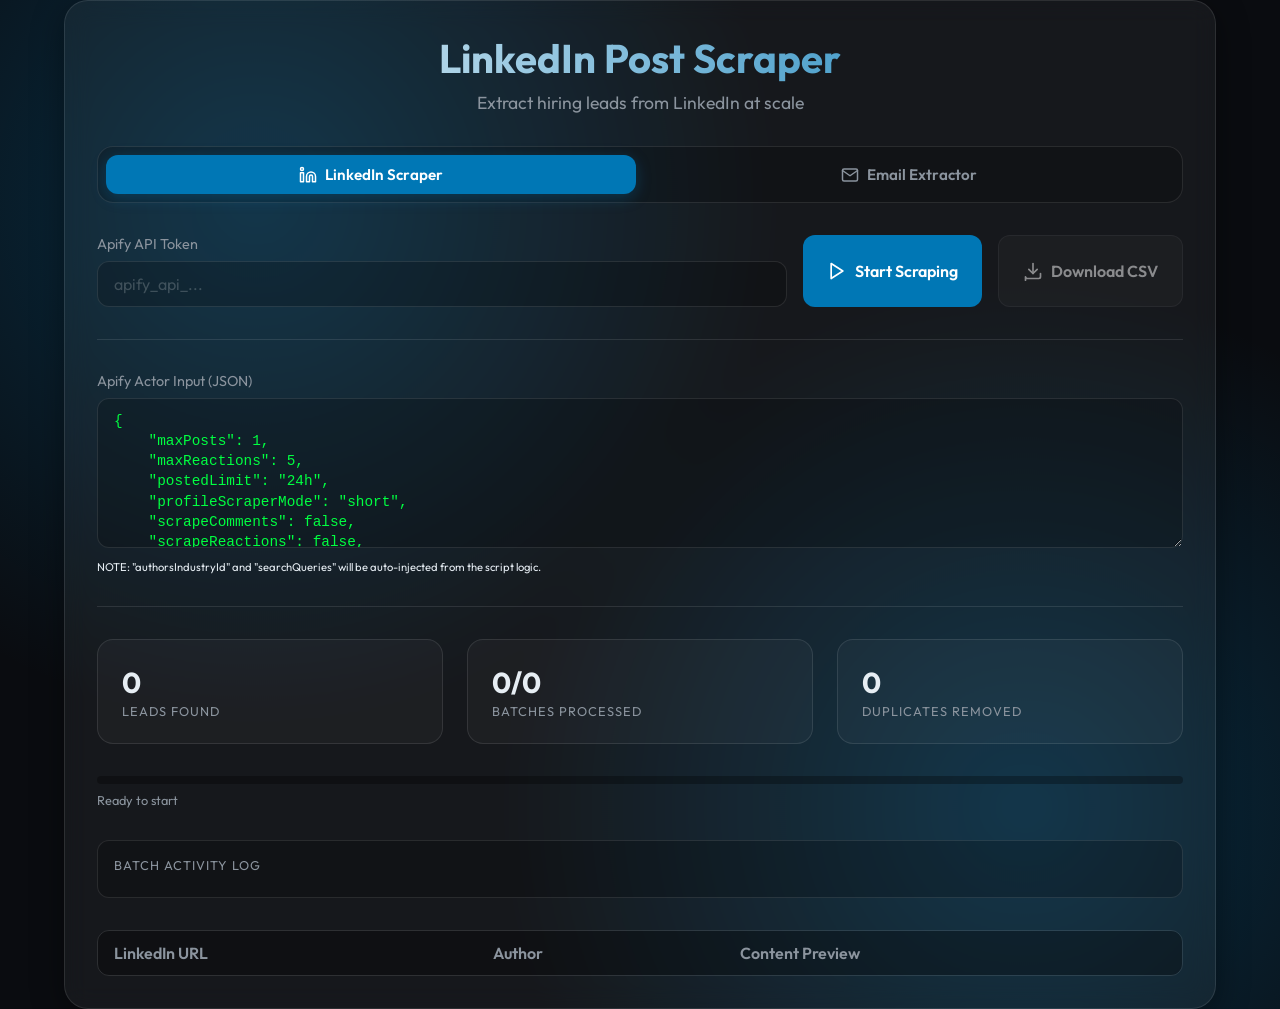
==== index.html @ d44b1647 "Initial commit: LinkedIn Scraper and Email Extractor dashboard" ====
<!DOCTYPE html>
<html lang="en">

<head>
    <meta charset="UTF-8">
    <meta name="viewport" content="width=device-width, initial-scale=1.0">
    <title>LinkedIn Lead Generator | Premium Dashboard</title>
    <link rel="stylesheet" href="style.css">
    <link rel="preconnect" href="https://fonts.googleapis.com">
    <link rel="preconnect" href="https://fonts.gstatic.com" crossorigin>
    <link href="https://fonts.googleapis.com/css2?family=Outfit:wght@300;400;600;700&display=swap" rel="stylesheet">
</head>

<body>
    <div class="container">
        <header>
            <h1>LinkedIn Post Scraper</h1>
            <p class="subtitle">Extract hiring leads from LinkedIn at scale</p>
        </header>

        <div class="tabs">
            <button class="tab-btn active" data-tab="scraper">
                <svg width="18" height="18" viewBox="0 0 24 24" fill="none" stroke="currentColor" stroke-width="2"
                    stroke-linecap="round" stroke-linejoin="round">
                    <path d="M16 8a6 6 0 0 1 6 6v7h-4v-7a2 2 0 0 0-2-2 2 2 0 0 0-2 2v7h-4v-7a6 6 0 0 1 6-6z"></path>
                    <rect x="2" y="9" width="4" height="12"></rect>
                    <circle cx="4" cy="4" r="2"></circle>
                </svg>
                LinkedIn Scraper
            </button>
            <button class="tab-btn" data-tab="extractor">
                <svg width="18" height="18" viewBox="0 0 24 24" fill="none" stroke="currentColor" stroke-width="2"
                    stroke-linecap="round" stroke-linejoin="round">
                    <path d="M4 4h16c1.1 0 2 .9 2 2v12c0 1.1-.9 2-2 2H4c-1.1 0-2-.9-2-2V6c0-1.1.9-2 2-2z"></path>
                    <polyline points="22,6 12,13 2,6"></polyline>
                </svg>
                Email Extractor
            </button>
        </div>

        <div id="scraperTab" class="tab-content active">
            <div class="setup-section">
                <div class="input-group">
                    <label for="apiKey">Apify API Token</label>
                    <input type="password" id="apiKey" placeholder="apify_api_...">
                </div>
                <button id="startBtn" class="btn btn-primary">
                    <svg width="20" height="20" viewBox="0 0 24 24" fill="none" stroke="currentColor" stroke-width="2"
                        stroke-linecap="round" stroke-linejoin="round">
                        <polygon points="5 3 19 12 5 21 5 3"></polygon>
                    </svg>
                    Start Scraping
                </button>
                <button id="downloadBtn" class="btn btn-secondary" disabled>
                    <svg width="20" height="20" viewBox="0 0 24 24" fill="none" stroke="currentColor" stroke-width="2"
                        stroke-linecap="round" stroke-linejoin="round">
                        <path d="M21 15v4a2 2 0 0 1-2 2H5a2 2 0 0 1-2-2v4"></path>
                        <polyline points="7 10 12 15 17 10"></polyline>
                        <line x1="12" y1="15" x2="12" y2="3"></line>
                    </svg>
                    Download CSV
                </button>
            </div>

            <div class="config-section">
                <label for="apifyInput">Apify Actor Input (JSON)</label>
                <textarea id="apifyInput" placeholder='{"maxPosts": 1, ...}' spellcheck="false"></textarea>
                <p class="stats-label" style="margin-top: 0.5rem; font-size: 0.7rem;">NOTE: "authorsIndustryId" and
                    "searchQueries" will be auto-injected from the script logic.</p>
            </div>

            <div class="stats-grid">
                <div class="stat-card">
                    <div class="stat-value" id="leadsFound">0</div>
                    <div class="stat-label">Leads Found</div>
                </div>
                <div class="stat-card">
                    <div class="stat-value" id="batchProgress">0/0</div>
                    <div class="stat-label">Batches Processed</div>
                </div>
                <div class="stat-card">
                    <div class="stat-value" id="duplicatesRemoved">0</div>
                    <div class="stat-label">Duplicates Removed</div>
                </div>
            </div>

            <div class="progress-container">
                <div class="progress-bar">
                    <div id="progressFill" class="progress-fill"></div>
                </div>
                <div id="statusText" style="margin-top: 0.5rem; font-size: 0.8rem; color: var(--text-dim);">Ready to
                    start
                </div>
            </div>

            <div class="activity-log-container">
                <div class="stat-label" style="margin-bottom: 0.5rem;">Batch Activity Log</div>
                <div id="activityLog" class="activity-log">
                    <!-- Batch entries will appear here -->
                </div>
            </div>

            <div class="table-container">
                <table>
                    <thead>
                        <tr>
                            <th>LinkedIn URL</th>
                            <th>Author</th>
                            <th>Content Preview</th>
                        </tr>
                    </thead>
                    <tbody id="resultsBody">
                        <!-- Results will appear here -->
                    </tbody>
                </table>
            </div>
        </div>

        <div id="extractorTab" class="tab-content">
            <div class="setup-section extractor-setup">
                <div class="upload-box" id="dropZone">
                    <svg width="40" height="40" viewBox="0 0 24 24" fill="none" stroke="currentColor" stroke-width="1.5"
                        stroke-linecap="round" stroke-linejoin="round">
                        <path d="M21 15v4a2 2 0 0 1-2 2H5a2 2 0 0 1-2-2v4"></path>
                        <polyline points="17 8 12 3 7 8"></polyline>
                        <line x1="12" y1="3" x2="12" y2="15"></line>
                    </svg>
                    <p>Click to Upload or Drag & Drop CSV/TXT</p>
                    <input type="file" id="fileInput" accept=".csv,.txt" style="display: none;">
                </div>
            </div>

            <div class="config-section" style="display: flex; gap: 1rem; align-items: flex-end;">
                <div class="input-group" style="flex: 1;">
                    <label for="extractorSeparator">Separator</label>
                    <select id="extractorSeparator" class="select-input">
                        <option value="newline">New Line</option>
                        <option value=", ">Comma</option>
                        <option value="|">Pipe</option>
                        <option value=" : ">Colon</option>
                    </select>
                </div>
                <div class="checkbox-group">
                    <label class="checkbox-container">
                        <input type="checkbox" id="sortEmails" checked>
                        <span class="checkmark"></span>
                        Sort Alphabetically
                    </label>
                </div>
                <button id="extractBtn" class="btn btn-primary" style="margin-bottom: 0;">Extract Emails</button>
            </div>

            <div class="stats-grid">
                <div class="stat-card">
                    <div class="stat-value" id="emailCount">0</div>
                    <div class="stat-label">Emails Extracted</div>
                </div>
            </div>

            <div class="config-section">
                <label for="extractorOutput">Extracted Emails</label>
                <textarea id="extractorOutput" placeholder="Results will appear here..." readonly></textarea>
            </div>

            <div class="setup-section" style="border: none; padding: 0; margin-top: 1rem;">
                <button id="copyEmailsBtn" class="btn btn-secondary">Copy to Clipboard</button>
                <button id="downloadEmailsBtn" class="btn btn-secondary">Download .txt</button>
            </div>
        </div>
    </div>
    <script src="script.js"></script>
</body>

</html>
---- style.css ----
:root {
    --primary: #0077b5;
    --primary-hover: #005582;
    --bg-dark: #0a0c10;
    --glass-bg: rgba(255, 255, 255, 0.05);
    --glass-border: rgba(255, 255, 255, 0.1);
    --text-main: #e6edf3;
    --text-dim: #8b949e;
    --accent-glow: rgba(0, 119, 181, 0.3);
}

* {
    margin: 0;
    padding: 0;
    box-sizing: border-box;
    font-family: 'Outfit', 'Inter', sans-serif;
}

body {
    background-color: var(--bg-dark);
    color: var(--text-main);
    min-height: 100vh;
    display: flex;
    justify-content: center;
    align-items: center;
    background-image:
        radial-gradient(circle at 20% 20%, var(--accent-glow) 0%, transparent 40%),
        radial-gradient(circle at 80% 80%, var(--accent-glow) 0%, transparent 40%);
}

.container {
    width: 90%;
    max-width: 1200px;
    padding: 2rem;
    background: var(--glass-bg);
    backdrop-filter: blur(12px);
    border: 1px solid var(--glass-border);
    border-radius: 24px;
    box-shadow: 0 8px 32px rgba(0, 0, 0, 0.4);
}

header {
    text-align: center;
    margin-bottom: 2rem;
}

h1 {
    font-size: 2.5rem;
    font-weight: 700;
    margin-bottom: 0.5rem;
    background: linear-gradient(to right, #fff, #0077b5);
    -webkit-background-clip: text;
    -webkit-text-fill-color: transparent;
}

.subtitle {
    color: var(--text-dim);
    font-size: 1.1rem;
}

.setup-section {
    display: flex;
    gap: 1rem;
    margin-bottom: 2rem;
    padding-bottom: 2rem;
    border-bottom: 1px solid var(--glass-border);
    flex-wrap: wrap;
}

.config-section {
    margin-bottom: 2rem;
    padding-bottom: 2rem;
    border-bottom: 1px solid var(--glass-border);
}

textarea {
    width: 100%;
    height: 150px;
    padding: 12px 16px;
    background: rgba(0, 0, 0, 0.2);
    border: 1px solid var(--glass-border);
    border-radius: 12px;
    color: #00ff41;
    /* Neo-code green */
    font-family: 'Courier New', Courier, monospace;
    font-size: 0.9rem;
    line-height: 1.4;
    resize: vertical;
    transition: all 0.3s ease;
}

textarea:focus {
    outline: none;
    border-color: var(--primary);
    box-shadow: 0 0 0 4px var(--accent-glow);
}

.input-group {
    flex: 1;
    min-width: 300px;
}

label {
    display: block;
    margin-bottom: 0.5rem;
    color: var(--text-dim);
    font-size: 0.9rem;
}

input {
    width: 100%;
    padding: 12px 16px;
    background: rgba(0, 0, 0, 0.2);
    border: 1px solid var(--glass-border);
    border-radius: 12px;
    color: white;
    font-size: 1rem;
    transition: all 0.3s ease;
}

input:focus {
    outline: none;
    border-color: var(--primary);
    box-shadow: 0 0 0 4px var(--accent-glow);
}

.btn {
    padding: 12px 24px;
    border-radius: 12px;
    border: none;
    cursor: pointer;
    font-weight: 600;
    font-size: 1rem;
    transition: all 0.3s ease;
    display: flex;
    align-items: center;
    gap: 8px;
}

.btn-primary {
    background: var(--primary);
    color: white;
}

.btn-primary:hover:not(:disabled) {
    background: var(--primary-hover);
    transform: translateY(-2px);
}

.btn-danger {
    background: #ff4b2b;
    color: white;
}

.btn-danger:hover {
    background: #d43f21;
}

.btn-secondary {
    background: var(--glass-bg);
    color: white;
    border: 1px solid var(--glass-border);
}

.btn-secondary:hover:not(:disabled) {
    background: rgba(255, 255, 255, 0.1);
}

.btn:disabled {
    opacity: 0.5;
    cursor: not-allowed;
}

.stats-grid {
    display: grid;
    grid-template-columns: repeat(auto-fit, minmax(200px, 1fr));
    gap: 1.5rem;
    margin-bottom: 2rem;
}

.stat-card {
    background: rgba(255, 255, 255, 0.03);
    padding: 1.5rem;
    border-radius: 16px;
    border: 1px solid var(--glass-border);
}

.stat-value {
    font-size: 1.8rem;
    font-weight: 700;
    margin-bottom: 0.2rem;
}

.stat-label {
    color: var(--text-dim);
    font-size: 0.8rem;
    text-transform: uppercase;
    letter-spacing: 1px;
}

.progress-container {
    margin-bottom: 2rem;
}

.progress-bar {
    height: 8px;
    background: rgba(0, 0, 0, 0.3);
    border-radius: 4px;
    overflow: hidden;
}

.progress-fill {
    height: 100%;
    background: var(--primary);
    width: 0%;
    transition: width 0.4s ease;
    box-shadow: 0 0 10px var(--primary);
}

.activity-log-container {
    margin-bottom: 2rem;
    background: rgba(0, 0, 0, 0.2);
    border: 1px solid var(--glass-border);
    border-radius: 12px;
    padding: 1rem;
}

.activity-log {
    max-height: 150px;
    overflow-y: auto;
    font-family: 'Courier New', Courier, monospace;
    font-size: 0.8rem;
    color: var(--text-dim);
}

.log-entry {
    padding: 4px 0;
    border-bottom: 1px solid rgba(255, 255, 255, 0.05);
    display: flex;
    justify-content: space-between;
}

.log-entry.success {
    color: #00ff41;
}

.log-entry.error {
    color: #ff4b2b;
}

.table-container {
    max-height: 400px;
    overflow-y: auto;
    border-radius: 12px;
    border: 1px solid var(--glass-border);
}

table {
    width: 100%;
    border-collapse: collapse;
    text-align: left;
}

th {
    background: rgba(0, 0, 0, 0.3);
    padding: 12px 16px;
    font-weight: 600;
    color: var(--text-dim);
    position: sticky;
    top: 0;
}

td {
    padding: 12px 16px;
    border-bottom: 1px solid var(--glass-border);
    font-size: 0.9rem;
}

tr:hover td {
    background: rgba(255, 255, 255, 0.02);
}

.link-cell {
    color: var(--primary);
    text-decoration: none;
}

.link-cell:hover {
    text-decoration: underline;
}

/* Tabs */
.tabs {
    display: flex;
    gap: 0.5rem;
    margin-bottom: 2rem;
    padding: 0.5rem;
    background: rgba(0, 0, 0, 0.2);
    border-radius: 16px;
    border: 1px solid var(--glass-border);
}

.tab-btn {
    flex: 1;
    padding: 10px 20px;
    border-radius: 12px;
    border: none;
    background: transparent;
    color: var(--text-dim);
    cursor: pointer;
    font-weight: 600;
    font-size: 0.95rem;
    display: flex;
    align-items: center;
    justify-content: center;
    gap: 8px;
    transition: all 0.3s ease;
}

.tab-btn:hover {
    color: white;
    background: rgba(255, 255, 255, 0.05);
}

.tab-btn.active {
    color: white;
    background: var(--primary);
    box-shadow: 0 4px 15px var(--accent-glow);
}

.tab-content {
    display: none;
}

.tab-content.active {
    display: block;
}

/* Extractor Specific Styles */
.extractor-setup {
    border-bottom: 1px solid var(--glass-border);
    padding-bottom: 2rem;
}

.upload-box {
    width: 100%;
    padding: 3rem;
    background: rgba(255, 255, 255, 0.02);
    border: 2px dashed var(--glass-border);
    border-radius: 20px;
    text-align: center;
    cursor: pointer;
    transition: all 0.3s ease;
    color: var(--text-dim);
}

.upload-box:hover,
.upload-box.drag-over {
    border-color: var(--primary);
    background: rgba(0, 119, 181, 0.05);
    color: white;
}

.upload-box svg {
    margin-bottom: 1rem;
    opacity: 0.5;
}

.select-input {
    width: 100%;
    padding: 12px;
    background: rgba(0, 0, 0, 0.2);
    border: 1px solid var(--glass-border);
    border-radius: 10px;
    color: white;
    appearance: none;
    background-image: url("data:image/svg+xml,%3Csvg xmlns='http://www.w3.org/2000/svg' width='24' height='24' viewBox='0 0 24 24' fill='none' stroke='white' stroke-width='2' stroke-linecap='round' stroke-linejoin='round'%3E%3Cpolyline points='6 9 12 15 18 9'%3E%3C/polyline%3E%3C/svg%3E");
    background-repeat: no-repeat;
    background-position: right 12px center;
    background-size: 16px;
}

.checkbox-group {
    display: flex;
    align-items: center;
}

.checkbox-container {
    display: flex;
    align-items: center;
    cursor: pointer;
    user-select: none;
    font-size: 0.9rem;
    color: var(--text-main);
}

.checkbox-container input {
    display: none;
}

.checkmark {
    height: 20px;
    width: 20px;
    background-color: rgba(0, 0, 0, 0.3);
    border: 1px solid var(--glass-border);
    border-radius: 6px;
    margin-right: 12px;
    position: relative;
    transition: all 0.2s ease;
}

.checkbox-container:hover input~.checkmark {
    border-color: var(--primary);
}

.checkbox-container input:checked~.checkmark {
    background-color: var(--primary);
    border-color: var(--primary);
}

.checkmark:after {
    content: "";
    position: absolute;
    display: none;
    left: 6px;
    top: 2px;
    width: 6px;
    height: 11px;
    border: solid white;
    border-width: 0 2px 2px 0;
    transform: rotate(45deg);
}

.checkbox-container input:checked~.checkmark:after {
    display: block;
}

::placeholder {
    color: rgba(255, 255, 255, 0.2);
}

/* Animations */
@keyframes fadeIn {
    from {
        opacity: 0;
        transform: translateY(10px);
    }

    to {
        opacity: 1;
        transform: translateY(0);
    }
}

.container {
    animation: fadeIn 0.8s ease-out;
}

::-webkit-scrollbar {
    width: 8px;
}

::-webkit-scrollbar-track {
    background: transparent;
}

::-webkit-scrollbar-thumb {
    background: var(--glass-border);
    border-radius: 4px;
}

::-webkit-scrollbar-thumb:hover {
    background: rgba(255, 255, 255, 0.2);
}
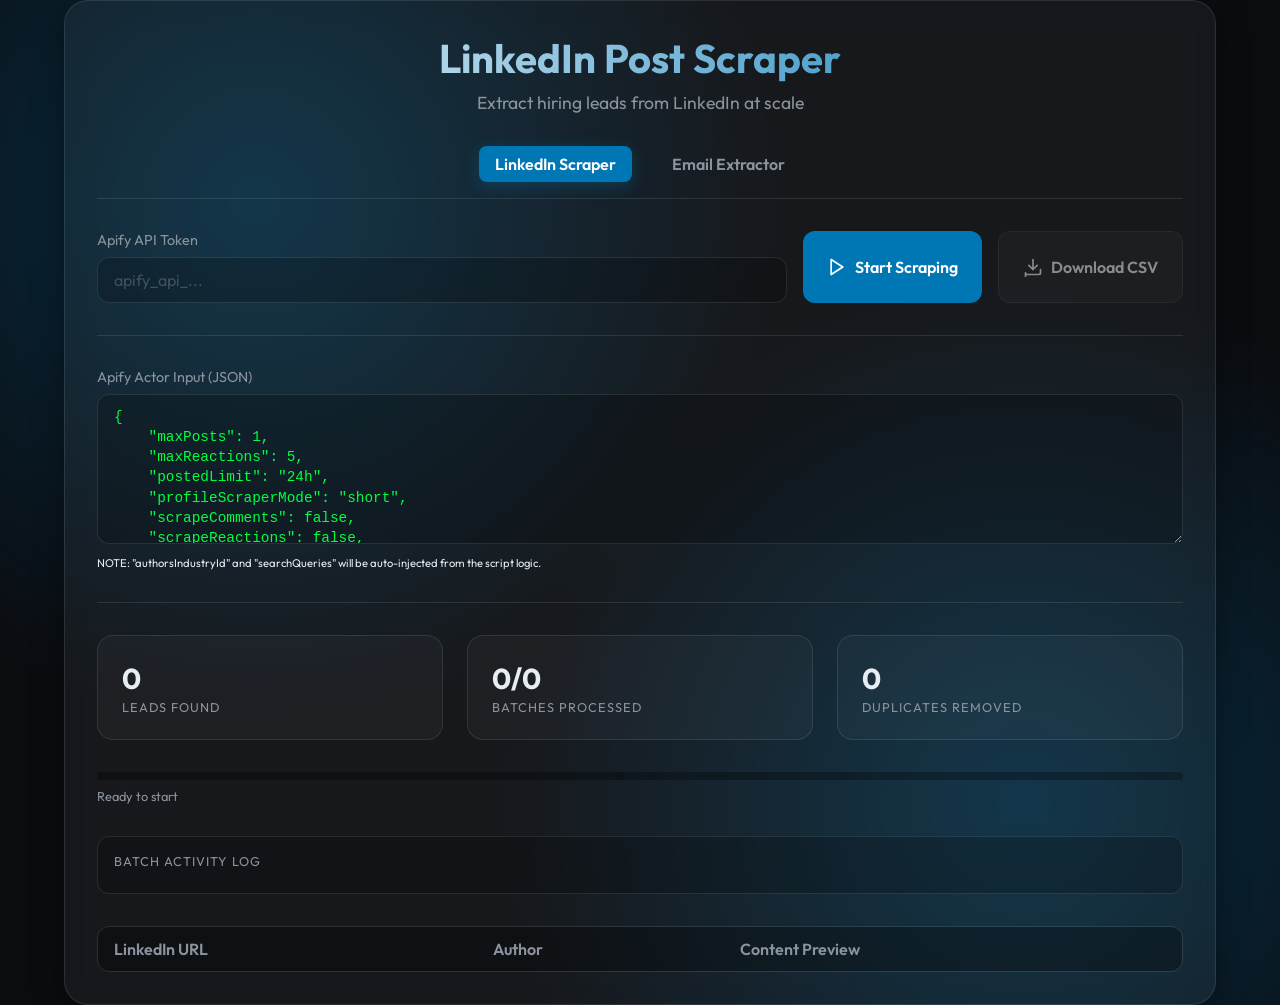
==== commit 9d10d81e: "Separate Email Extractor into its own page and improve extension compatibility" ====
--- a/index.html
+++ b/index.html
@@ -18,27 +18,12 @@
             <p class="subtitle">Extract hiring leads from LinkedIn at scale</p>
         </header>
 
-        <div class="tabs">
-            <button class="tab-btn active" data-tab="scraper">
-                <svg width="18" height="18" viewBox="0 0 24 24" fill="none" stroke="currentColor" stroke-width="2"
-                    stroke-linecap="round" stroke-linejoin="round">
-                    <path d="M16 8a6 6 0 0 1 6 6v7h-4v-7a2 2 0 0 0-2-2 2 2 0 0 0-2 2v7h-4v-7a6 6 0 0 1 6-6z"></path>
-                    <rect x="2" y="9" width="4" height="12"></rect>
-                    <circle cx="4" cy="4" r="2"></circle>
-                </svg>
-                LinkedIn Scraper
-            </button>
-            <button class="tab-btn" data-tab="extractor">
-                <svg width="18" height="18" viewBox="0 0 24 24" fill="none" stroke="currentColor" stroke-width="2"
-                    stroke-linecap="round" stroke-linejoin="round">
-                    <path d="M4 4h16c1.1 0 2 .9 2 2v12c0 1.1-.9 2-2 2H4c-1.1 0-2-.9-2-2V6c0-1.1.9-2 2-2z"></path>
-                    <polyline points="22,6 12,13 2,6"></polyline>
-                </svg>
-                Email Extractor
-            </button>
-        </div>
+        <nav class="main-nav">
+            <a href="index.html" class="nav-link active">LinkedIn Scraper</a>
+            <a href="extractor.html" class="nav-link">Email Extractor</a>
+        </nav>
 
-        <div id="scraperTab" class="tab-content active">
+        <div id="scraperTab" class="content-view active">
             <div class="setup-section">
                 <div class="input-group">
                     <label for="apiKey">Apify API Token</label>
@@ -116,57 +101,7 @@
             </div>
         </div>
 
-        <div id="extractorTab" class="tab-content">
-            <div class="setup-section extractor-setup">
-                <div class="upload-box" id="dropZone">
-                    <svg width="40" height="40" viewBox="0 0 24 24" fill="none" stroke="currentColor" stroke-width="1.5"
-                        stroke-linecap="round" stroke-linejoin="round">
-                        <path d="M21 15v4a2 2 0 0 1-2 2H5a2 2 0 0 1-2-2v4"></path>
-                        <polyline points="17 8 12 3 7 8"></polyline>
-                        <line x1="12" y1="3" x2="12" y2="15"></line>
-                    </svg>
-                    <p>Click to Upload or Drag & Drop CSV/TXT</p>
-                    <input type="file" id="fileInput" accept=".csv,.txt" style="display: none;">
-                </div>
-            </div>
-
-            <div class="config-section" style="display: flex; gap: 1rem; align-items: flex-end;">
-                <div class="input-group" style="flex: 1;">
-                    <label for="extractorSeparator">Separator</label>
-                    <select id="extractorSeparator" class="select-input">
-                        <option value="newline">New Line</option>
-                        <option value=", ">Comma</option>
-                        <option value="|">Pipe</option>
-                        <option value=" : ">Colon</option>
-                    </select>
-                </div>
-                <div class="checkbox-group">
-                    <label class="checkbox-container">
-                        <input type="checkbox" id="sortEmails" checked>
-                        <span class="checkmark"></span>
-                        Sort Alphabetically
-                    </label>
-                </div>
-                <button id="extractBtn" class="btn btn-primary" style="margin-bottom: 0;">Extract Emails</button>
-            </div>
-
-            <div class="stats-grid">
-                <div class="stat-card">
-                    <div class="stat-value" id="emailCount">0</div>
-                    <div class="stat-label">Emails Extracted</div>
-                </div>
-            </div>
-
-            <div class="config-section">
-                <label for="extractorOutput">Extracted Emails</label>
-                <textarea id="extractorOutput" placeholder="Results will appear here..." readonly></textarea>
-            </div>
-
-            <div class="setup-section" style="border: none; padding: 0; margin-top: 1rem;">
-                <button id="copyEmailsBtn" class="btn btn-secondary">Copy to Clipboard</button>
-                <button id="downloadEmailsBtn" class="btn btn-secondary">Download .txt</button>
-            </div>
-        </div>
+    </div>
     </div>
     <script src="script.js"></script>
 </body>
--- a/style.css
+++ b/style.css
@@ -289,50 +289,42 @@
     text-decoration: underline;
 }
 
-/* Tabs */
-.tabs {
-    display: flex;
-    gap: 0.5rem;
-    margin-bottom: 2rem;
-    padding: 0.5rem;
-    background: rgba(0, 0, 0, 0.2);
-    border-radius: 16px;
-    border: 1px solid var(--glass-border);
-}
-
-.tab-btn {
-    flex: 1;
-    padding: 10px 20px;
-    border-radius: 12px;
-    border: none;
-    background: transparent;
-    color: var(--text-dim);
-    cursor: pointer;
+/* Navigation */
+.main-nav {
+    display: flex;
+    gap: 1.5rem;
+    margin-bottom: 2rem;
+    padding-bottom: 1rem;
+    border-bottom: 1px solid var(--glass-border);
+    justify-content: center;
+}
+
+.nav-link {
+    color: var(--text-dim);
+    text-decoration: none;
     font-weight: 600;
-    font-size: 0.95rem;
-    display: flex;
-    align-items: center;
-    justify-content: center;
-    gap: 8px;
+    font-size: 1rem;
+    padding: 8px 16px;
+    border-radius: 8px;
     transition: all 0.3s ease;
 }
 
-.tab-btn:hover {
+.nav-link:hover {
     color: white;
     background: rgba(255, 255, 255, 0.05);
 }
 
-.tab-btn.active {
+.nav-link.active {
     color: white;
     background: var(--primary);
     box-shadow: 0 4px 15px var(--accent-glow);
 }
 
-.tab-content {
+.content-view {
     display: none;
 }
 
-.tab-content.active {
+.content-view.active {
     display: block;
 }
 
@@ -439,6 +431,28 @@
     color: rgba(255, 255, 255, 0.2);
 }
 
+.results-display {
+    width: 100%;
+    height: 150px;
+    padding: 12px 16px;
+    background: rgba(0, 0, 0, 0.2);
+    border: 1px solid var(--glass-border);
+    border-radius: 12px;
+    color: #00ff41;
+    font-family: 'Courier New', Courier, monospace;
+    font-size: 0.9rem;
+    line-height: 1.4;
+    overflow-y: auto;
+    white-space: pre-wrap;
+    word-break: break-all;
+    position: relative;
+}
+
+.results-display:empty:before {
+    content: attr(data-placeholder);
+    color: rgba(255, 255, 255, 0.2);
+}
+
 /* Animations */
 @keyframes fadeIn {
     from {
